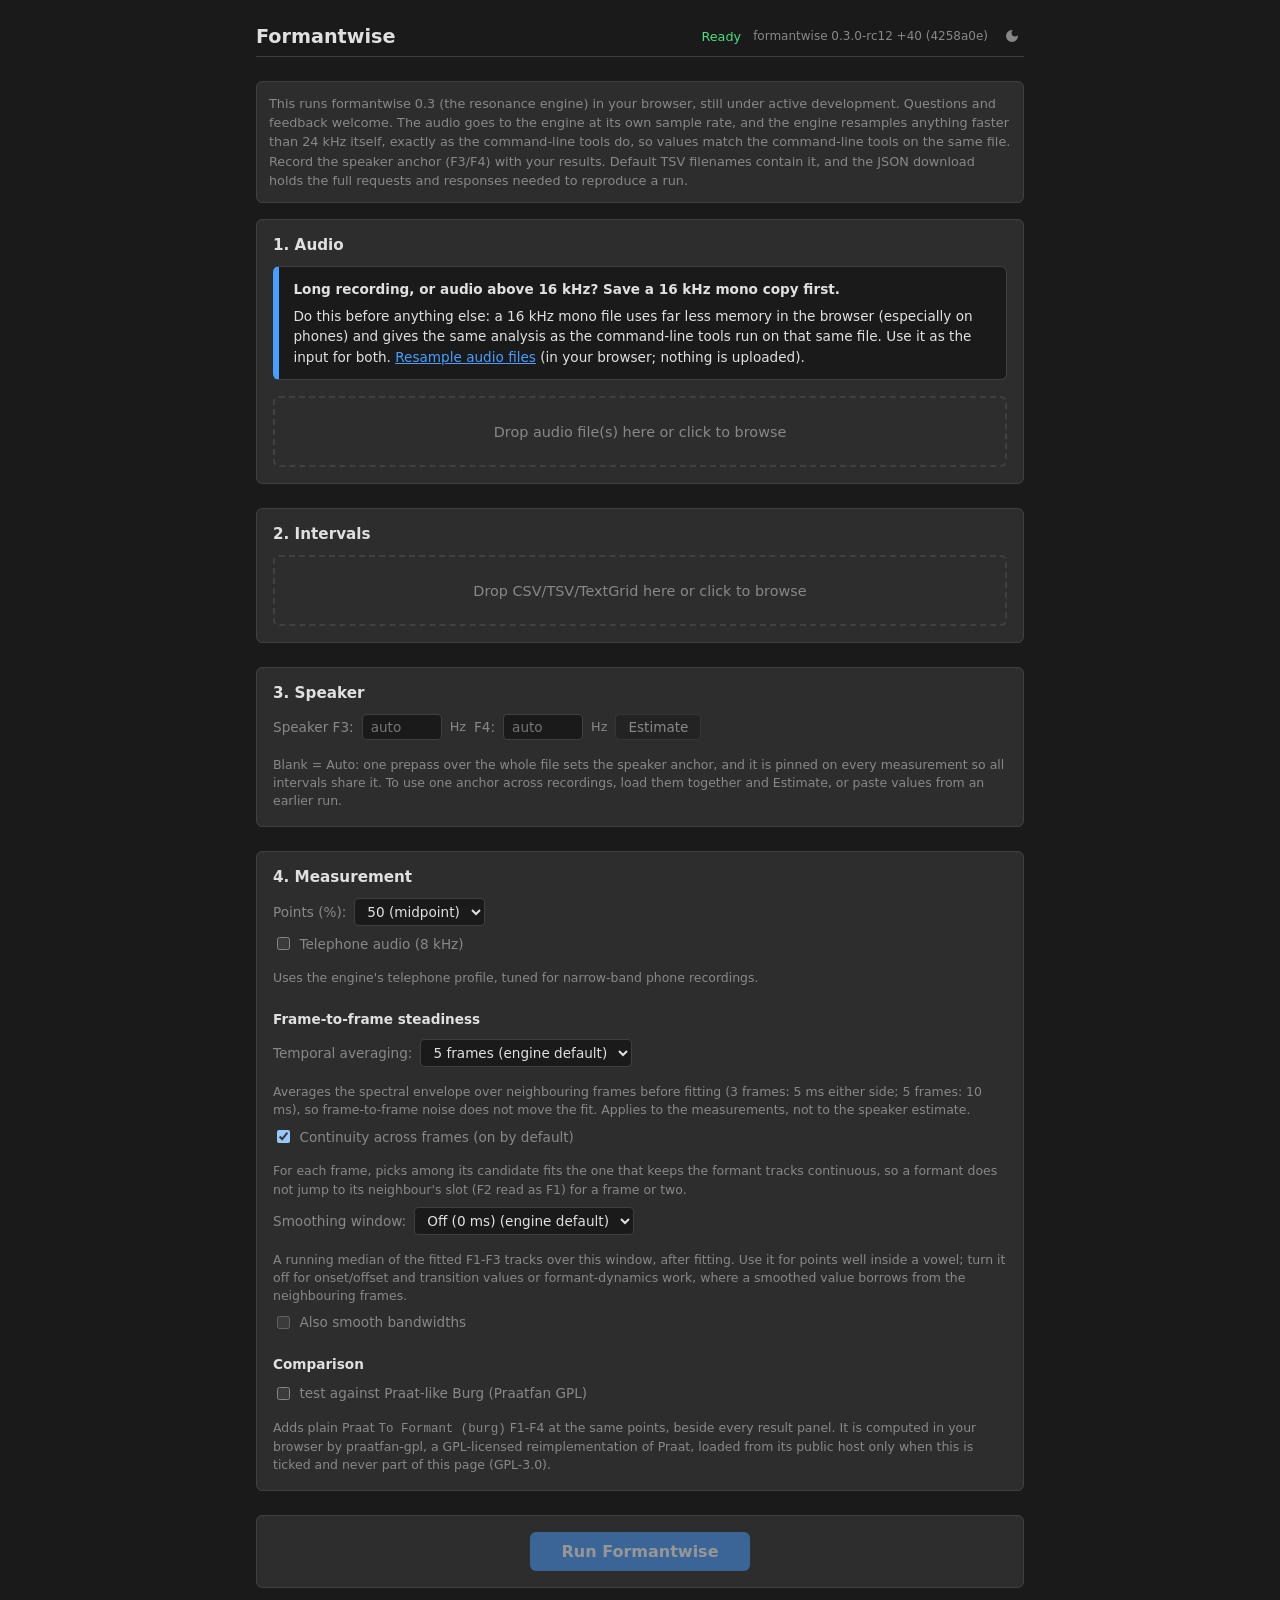
==== formantwise.html @ bdb97fdf "Formantwise in the browser: static site" ====
<!doctype html>
<html lang="en">
	<head>
		<meta charset="utf-8" />
		<link rel="icon" type="image/png" sizes="32x32" href="./favicon-32.png" />
		<link rel="icon" type="image/png" sizes="192x192" href="./icon-192.png" />
		<link rel="apple-touch-icon" sizes="180x180" href="./apple-touch-icon.png" />
		<meta name="viewport" content="width=device-width, initial-scale=1" />
		<meta name="description" content="Formantwise - vowel formant extraction in the browser" />
		<title>Formantwise</title>
		
		<link href="./_app/immutable/assets/0.Cd2JgyGn.css" rel="stylesheet">
		<link href="./_app/immutable/assets/5.Cb308Ji9.css" rel="stylesheet">
		<link rel="modulepreload" href="./_app/immutable/entry/start.CCqrCptj.js">
		<link rel="modulepreload" href="./_app/immutable/chunks/C4RNw20B.js">
		<link rel="modulepreload" href="./_app/immutable/chunks/BLyuGlow.js">
		<link rel="modulepreload" href="./_app/immutable/chunks/BgAEjSIJ.js">
		<link rel="modulepreload" href="./_app/immutable/chunks/HspyEoua.js">
		<link rel="modulepreload" href="./_app/immutable/entry/app.H3mDxldR.js">
		<link rel="modulepreload" href="./_app/immutable/chunks/C1FmrZbK.js">
		<link rel="modulepreload" href="./_app/immutable/chunks/BjXa02uA.js">
		<link rel="modulepreload" href="./_app/immutable/nodes/0.XLj_5q8X.js">
		<link rel="modulepreload" href="./_app/immutable/chunks/r9Va-2AS.js">
		<link rel="modulepreload" href="./_app/immutable/nodes/2.CNN6mpeF.js">
		<link rel="modulepreload" href="./_app/immutable/chunks/B86rPILd.js">
		<link rel="modulepreload" href="./_app/immutable/nodes/5.BBDZCrPc.js">
		<link rel="modulepreload" href="./_app/immutable/chunks/iRGrWUg8.js">
		<link rel="modulepreload" href="./_app/immutable/chunks/BpCoJ4RX.js">
		<link rel="modulepreload" href="./_app/immutable/chunks/BIl8GYHQ.js"><title>Formantwise - Vowel Formant Extraction</title><!-- HEAD_svelte-1i406wz_START --><!-- HEAD_svelte-1i406wz_END -->
	</head>
	<body data-sveltekit-preload-data="hover">
		<div style="display: contents">     <div class="page svelte-wryznd"><header class="page-header svelte-wryznd"><div class="header-left svelte-wryznd"> <h1 class="svelte-wryznd" data-svelte-h="svelte-egu84j">Formantwise</h1></div> <div class="header-right svelte-wryznd"><span class="status loading svelte-wryznd" data-svelte-h="svelte-1pmo9wb">Loading engine...</span> <button class="theme-btn svelte-wryznd" title="Toggle theme"><svg viewBox="0 0 24 24" fill="currentColor" width="16" height="16"><path d="M12 3a9 9 0 109 9c0-.46-.04-.92-.1-1.36a5.389 5.389 0 01-4.4 2.26 5.403 5.403 0 01-3.14-9.8c-.44-.06-.9-.1-1.36-.1z"></path></svg></button></div></header> <main class="content"><p class="disclaimer svelte-wryznd">This runs formantwise 0.3 (the resonance engine) in your browser, still under active development. Questions and feedback welcome. The audio goes to the engine at its own sample rate, and the engine resamples anything faster than 24 kHz itself, exactly as the command-line tools do, so values match the command-line tools on the same file. Record the speaker anchor (F3/F4) with your results. Default TSV filenames contain it, and the JSON download holds the full requests and responses needed to reproduce a run.</p>   <section class="section svelte-wryznd"><h2 class="svelte-wryznd" data-svelte-h="svelte-a7iem7">1. Audio</h2> <div class="recommend svelte-wryznd" role="note" data-svelte-h="svelte-1gho8e6"><p class="recommend-title svelte-wryznd">Long recording, or audio above 16 kHz? Save a 16 kHz mono copy first.</p> <p class="svelte-wryznd">Do this before anything else: a 16 kHz mono file uses far less memory in the browser
					(especially on phones) and gives the same analysis as the command-line tools run on that
					same file. Use it as the input for both.
					<a href="./resample" class="svelte-wryznd">Resample audio files</a> (in your browser; nothing is uploaded).</p></div>  <div class="drop-zone svelte-wryznd"><input type="file" accept=".wav,.flac,.mp3,.ogg" multiple id="audio-input" class="svelte-wryznd"> <label for="audio-input" class="drop-label svelte-wryznd" data-svelte-h="svelte-oqkydc">Drop audio file(s) here or click to browse</label></div>  </section>  <section class="section svelte-wryznd"><h2 class="svelte-wryznd" data-svelte-h="svelte-1e0blog">2. Intervals</h2>  <div class="drop-zone svelte-wryznd"><input type="file" accept=".csv,.tsv,.txt,.TextGrid" id="interval-input" class="svelte-wryznd"> <label for="interval-input" class="drop-label svelte-wryznd" data-svelte-h="svelte-1g37v4f">Drop CSV/TSV/TextGrid here or click to browse</label></div>  </section>  <section class="section svelte-wryznd"><h2 class="svelte-wryznd" data-svelte-h="svelte-1fkaa0u">3. Speaker</h2> <div class="params-grid svelte-wryznd"><div class="form-row svelte-wryznd"><label for="spk-f3" title="The speaker's F3, which scales every fit's priors and search boxes" class="svelte-wryznd" data-svelte-h="svelte-1icb6xp">Speaker F3:</label> <input id="spk-f3" type="number" placeholder="auto" class="num-input svelte-wryznd" value=""> <span class="unit svelte-wryznd" data-svelte-h="svelte-d0ejfh">Hz</span> <label for="spk-f4" title="The speaker's F4" class="svelte-wryznd" data-svelte-h="svelte-r3mr0o">F4:</label> <input id="spk-f4" type="number" placeholder="auto" class="num-input svelte-wryznd" value=""> <span class="unit svelte-wryznd" data-svelte-h="svelte-d0ejfh">Hz</span> <button class="estimate-btn svelte-wryznd" disabled>Estimate</button></div>    <p class="hint svelte-wryznd" data-svelte-h="svelte-10xjvwh">Blank = Auto: one prepass over the whole file sets the speaker anchor, and it is pinned on every measurement so all intervals share it. To use one anchor across recordings, load them together and Estimate, or paste values from an earlier run.</p></div></section>  <section class="section svelte-wryznd"><h2 class="svelte-wryznd" data-svelte-h="svelte-18hem8g">4. Measurement</h2> <div class="params-grid svelte-wryznd"><div class="form-row svelte-wryznd"><label for="points-preset" class="svelte-wryznd" data-svelte-h="svelte-y5f23s">Points (%):</label> <select id="points-preset" class="svelte-wryznd"><option value="50" data-svelte-h="svelte-s97lez">50 (midpoint)</option><option value="20,50,80" data-svelte-h="svelte-1qj85ng">20, 50, 80</option><option value="25,50,75" data-svelte-h="svelte-16naxsc">25, 50, 75</option><option value="custom" data-svelte-h="svelte-15u4c16">Custom</option></select> </div>  <div class="form-row svelte-wryznd"><label class="check svelte-wryznd" title="Uses the engine's telephone profile (+telephone.yaml)"><input type="checkbox">
						Telephone audio (8 kHz)</label></div> <p class="hint svelte-wryznd" data-svelte-h="svelte-6juvlu">Uses the engine&#39;s telephone profile, tuned for narrow-band phone recordings.</p>  <h3 class="subhead svelte-wryznd" data-svelte-h="svelte-1etqvyn">Frame-to-frame steadiness</h3> <p class="hint svelte-wryznd" data-svelte-h="svelte-2nsx6h">Reading the engine&#39;s defaults...</p> <div class="form-row svelte-wryznd"><label for="tavg-select" title="Engine key temporal_average (1, 3 or 5)" class="svelte-wryznd" data-svelte-h="svelte-1mg1x6g">Temporal averaging:</label> <select id="tavg-select" disabled class="svelte-wryznd"><option value="1">Off (single frame)</option><option value="3">3 frames</option><option value="5">5 frames</option></select></div> <p class="hint svelte-wryznd" data-svelte-h="svelte-13ch9s9">Averages the spectral envelope over neighbouring frames before fitting (3 frames: 5 ms either side; 5 frames: 10 ms), so frame-to-frame noise does not move the fit. Applies to the measurements, not to the speaker estimate.</p> <div class="form-row svelte-wryznd"><label class="check svelte-wryznd" title="Engine key viterbi_lambda (0 = off)"><input type="checkbox" disabled>
						Continuity across frames</label></div> <p class="hint svelte-wryznd" data-svelte-h="svelte-jwz6t3">For each frame, picks among its candidate fits the one that keeps the formant tracks continuous, so a formant does not jump to its neighbour&#39;s slot (F2 read as F1) for a frame or two.</p>  <div class="form-row svelte-wryznd"><label for="smooth-select" title="Engine key smooth_window_ms (0 = off)" class="svelte-wryznd" data-svelte-h="svelte-a8uor8">Smoothing window:</label> <select id="smooth-select" disabled class="svelte-wryznd"><option value="0">Off (0 ms)</option><option value="15">15 ms</option><option value="25">25 ms</option><option value="40">40 ms</option></select></div> <p class="hint svelte-wryznd">A running median of the fitted F1-F3 tracks over this window, after fitting. Use it for points well inside a vowel; turn it off for onset/offset and transition values or formant-dynamics work, where a smoothed value borrows from the neighbouring frames.</p> <div class="form-row svelte-wryznd"><label class="check svelte-wryznd" title="Adds B1_smooth-B3_smooth beside the raw bandwidths: the same window over each interval's dense track, bandwidths pinned at the engine's bound left out"><input type="checkbox" >
						Also smooth bandwidths</label></div>   <h3 class="subhead svelte-wryznd" data-svelte-h="svelte-9wmtt2">Comparison</h3> <div class="form-row svelte-wryznd"><label class="check svelte-wryznd"><input type="checkbox">
						test against Praat-like Burg (Praatfan GPL)</label></div> <p class="hint svelte-wryznd">Adds plain Praat <code class="svelte-wryznd" data-svelte-h="svelte-198w977">To Formant (burg)</code> F1-F4 at the same points, beside every result panel. It is computed in your browser by praatfan-gpl, a GPL-licensed reimplementation of Praat, loaded from its public host only when this is ticked and never part of this page (GPL-3.0).</p> </div></section>   <section class="section run-section svelte-wryznd"><button class="run-btn svelte-wryznd" disabled>Run Formantwise</button> </section>  </main> </div> 
			
			<script>
				{
					__sveltekit_ar6t8d = {
						base: location.protocol === "data:" ? "" : new URL(".", location.href).pathname.slice(0, -1)
					};

					const element = document.currentScript.parentElement;

					Promise.all([
						import("./_app/immutable/entry/start.CCqrCptj.js"),
						import("./_app/immutable/entry/app.H3mDxldR.js")
					]).then(([kit, app]) => {
						kit.start(app, element, {
							node_ids: [0, 2, 5],
							data: [null,null,null],
							form: null,
							error: null
						});
					});
				}
			</script>
		</div>
	</body>
</html>
---- _app/immutable/assets/0.Cd2JgyGn.css ----
*{box-sizing:border-box}:root{color-scheme:dark;--color-bg: #1a1a1a;--color-surface: #2d2d2d;--color-border: #404040;--color-text: #e0e0e0;--color-text-muted: #888;--color-primary: #4a9eff;--color-selection: rgba(74, 158, 255, .3);--color-cursor: #ff6b6b;--color-waveform: #4ade80;--color-pitch: #60a5fa;--color-formant: #f87171;--color-intensity: #fbbf24}:root.light{color-scheme:light;--color-bg: #ffffff;--color-surface: #f5f5f5;--color-border: #d0d0d0;--color-text: #1a1a1a;--color-text-muted: #666;--color-primary: #2563eb;--color-selection: rgba(37, 99, 235, .25);--color-cursor: #dc2626;--color-waveform: #16a34a;--color-pitch: #2563eb;--color-formant: #dc2626;--color-intensity: #d97706}html,body{margin:0;padding:0;height:100%;font-family:-apple-system,BlinkMacSystemFont,Segoe UI,Roboto,sans-serif;background:var(--color-bg);color:var(--color-text)}button{font-family:inherit;cursor:pointer}input,select,textarea{font-family:inherit;background:var(--color-surface);color:var(--color-text);border:1px solid var(--color-border);border-radius:4px;padding:.25rem .4rem}input:focus,select:focus,textarea:focus{outline:none;border-color:var(--color-primary)}option{background:var(--color-surface);color:var(--color-text)}
---- _app/immutable/assets/5.Cb308Ji9.css ----
.vp-frame.svelte-1wz9ojx.svelte-1wz9ojx{width:100%;border:1px solid var(--color-border);border-radius:4px;overflow:hidden}.vp-svg.svelte-1wz9ojx.svelte-1wz9ojx{display:block;width:100%;height:auto}g.svelte-1wz9ojx:hover>.vp-dot.svelte-1wz9ojx{stroke-width:2.5}.vowel-plot.svelte-1qd2bix.svelte-1qd2bix{margin-top:.5rem}.vp-controls.svelte-1qd2bix.svelte-1qd2bix{display:flex;flex-direction:column;gap:.5rem;margin-bottom:.6rem;font-size:.85rem}.vp-point.svelte-1qd2bix select.svelte-1qd2bix{margin-left:.3rem}.vp-labels.svelte-1qd2bix.svelte-1qd2bix{display:flex;flex-wrap:wrap;align-items:center;gap:.3rem .8rem}.vp-label.svelte-1qd2bix.svelte-1qd2bix{display:inline-flex;align-items:center;gap:.3rem;cursor:pointer;white-space:nowrap}.vp-label.disabled.svelte-1qd2bix.svelte-1qd2bix{color:var(--color-text-muted);cursor:default}.vp-n.svelte-1qd2bix.svelte-1qd2bix{color:var(--color-text-muted)}.vp-mini.svelte-1qd2bix.svelte-1qd2bix{font-size:.75rem;padding:2px 8px;border-radius:4px;cursor:pointer}.vp-pair.svelte-1qd2bix.svelte-1qd2bix{display:grid;grid-template-columns:1fr 1fr;gap:.6rem}@media (max-width: 640px){.vp-pair.svelte-1qd2bix.svelte-1qd2bix{grid-template-columns:1fr}}.vp-caption.svelte-1qd2bix.svelte-1qd2bix{font-size:.78rem;color:var(--color-text-muted);line-height:1.45;margin:.4rem 0 0}.vp-downloads.svelte-1qd2bix.svelte-1qd2bix{display:flex;gap:.5rem;margin-top:.6rem}.vp-btn.svelte-1qd2bix.svelte-1qd2bix{background:var(--color-surface);color:var(--color-text);border:1px solid var(--color-border);border-radius:4px;padding:6px 14px;font-size:.85rem;cursor:pointer}.vp-btn.svelte-1qd2bix.svelte-1qd2bix:hover{filter:brightness(1.1)}.page.svelte-wryznd.svelte-wryznd.svelte-wryznd{max-width:800px;margin:0 auto;padding:1rem;font-family:-apple-system,BlinkMacSystemFont,Segoe UI,system-ui,sans-serif}.page-header.svelte-wryznd.svelte-wryznd.svelte-wryznd{display:flex;align-items:center;justify-content:space-between;padding:.5rem 0;border-bottom:1px solid var(--color-border);margin-bottom:1.5rem}.header-left.svelte-wryznd.svelte-wryznd.svelte-wryznd{display:flex;align-items:center;gap:.5rem}.back-link.svelte-wryznd.svelte-wryznd.svelte-wryznd{color:var(--color-primary);text-decoration:none;font-size:.9rem}.back-link.svelte-wryznd.svelte-wryznd.svelte-wryznd:hover{text-decoration:underline}.header-sep.svelte-wryznd.svelte-wryznd.svelte-wryznd{color:var(--color-text-muted)}h1.svelte-wryznd.svelte-wryznd.svelte-wryznd{font-size:1.2rem;font-weight:600;margin:0}.header-right.svelte-wryznd.svelte-wryznd.svelte-wryznd{display:flex;align-items:center;gap:.75rem}.status.svelte-wryznd.svelte-wryznd.svelte-wryznd{font-size:.8rem}.status.loading.svelte-wryznd.svelte-wryznd.svelte-wryznd{color:var(--color-text-muted)}.status.ready.svelte-wryznd.svelte-wryznd.svelte-wryznd{color:#4ade80}.pair.svelte-wryznd.svelte-wryznd.svelte-wryznd{display:grid;grid-template-columns:1fr 1fr;gap:1rem}.pair-title.svelte-wryznd.svelte-wryznd.svelte-wryznd{font-size:.95rem;margin:.5rem 0 .3rem}.burg-title.svelte-wryznd.svelte-wryznd.svelte-wryznd,.burg-stats.svelte-wryznd.svelte-wryznd.svelte-wryznd,.burg-table.svelte-wryznd td.svelte-wryznd.svelte-wryznd{color:var(--color-text-muted)}.burg-table.svelte-wryznd td.na.svelte-wryznd.svelte-wryznd{font-style:italic}.burg-na.svelte-wryznd.svelte-wryznd.svelte-wryznd{margin-top:.4rem}.ceiling-input.svelte-wryznd.svelte-wryznd.svelte-wryznd{width:7em}@media (max-width: 640px){.pair.svelte-wryznd.svelte-wryznd.svelte-wryznd{grid-template-columns:1fr}}.version-note.svelte-wryznd.svelte-wryznd.svelte-wryznd{margin:.75rem 0;padding:.6rem .8rem;border-left:3px solid #4ade80;background:var(--color-surface, rgba(127, 127, 127, .08));font-size:.85rem}.version-note.svelte-wryznd p.svelte-wryznd.svelte-wryznd{margin:.2rem 0}.version-line.svelte-wryznd.svelte-wryznd.svelte-wryznd{display:flex;flex-wrap:wrap;align-items:center;gap:.5rem}.version-id.svelte-wryznd.svelte-wryznd.svelte-wryznd{-webkit-user-select:all;user-select:all;overflow-wrap:anywhere}.copy-btn.svelte-wryznd.svelte-wryznd.svelte-wryznd{font-size:.75rem;padding:.1rem .5rem;cursor:pointer}.engine-version.svelte-wryznd.svelte-wryznd.svelte-wryznd{font-size:.75rem;color:var(--color-text-muted);font-variant-numeric:tabular-nums}.theme-btn.svelte-wryznd.svelte-wryznd.svelte-wryznd{background:none;border:none;color:var(--color-text-muted);cursor:pointer;padding:4px;display:flex;align-items:center}.theme-btn.svelte-wryznd.svelte-wryznd.svelte-wryznd:hover{color:var(--color-text)}.section.svelte-wryznd.svelte-wryznd.svelte-wryznd{margin-bottom:1.5rem;padding:1rem;background:var(--color-surface);border:1px solid var(--color-border);border-radius:6px}h2.svelte-wryznd.svelte-wryznd.svelte-wryznd{font-size:.95rem;font-weight:600;margin:0 0 .75rem}h3.svelte-wryznd.svelte-wryznd.svelte-wryznd{font-size:.85rem;font-weight:600;margin:.75rem 0 .5rem}.drop-zone.svelte-wryznd.svelte-wryznd.svelte-wryznd{border:2px dashed var(--color-border);border-radius:6px;padding:1.5rem;text-align:center;position:relative}.drop-zone.svelte-wryznd.svelte-wryznd.svelte-wryznd:hover{border-color:var(--color-primary)}.drop-zone.svelte-wryznd input[type=file].svelte-wryznd.svelte-wryznd{position:absolute;top:0;right:0;bottom:0;left:0;opacity:0;cursor:pointer}.drop-label.svelte-wryznd.svelte-wryznd.svelte-wryznd{color:var(--color-text-muted);font-size:.9rem;cursor:pointer}.file-info.svelte-wryznd.svelte-wryznd.svelte-wryznd{margin:.5rem 0 0;font-size:.85rem;color:var(--color-text)}.file-list.svelte-wryznd.svelte-wryznd.svelte-wryznd{margin-top:.5rem;display:flex;flex-direction:column;gap:.25rem}.file-radio.svelte-wryznd.svelte-wryznd.svelte-wryznd{display:flex;align-items:center;gap:.4rem;font-size:.85rem;cursor:pointer}.file-radio.svelte-wryznd span.svelte-wryznd.svelte-wryznd{color:var(--color-text-muted)}.file-radio.svelte-wryznd span.active.svelte-wryznd.svelte-wryznd{color:var(--color-text);font-weight:500}.error.svelte-wryznd.svelte-wryznd.svelte-wryznd{color:#f87171;font-size:.85rem;margin:.5rem 0 0}.textgrid-options.svelte-wryznd.svelte-wryznd.svelte-wryznd{margin-top:.75rem;display:flex;flex-direction:column;gap:.5rem}.form-row.svelte-wryznd.svelte-wryznd.svelte-wryznd{display:flex;align-items:center;gap:.5rem;flex-wrap:wrap}.form-row.svelte-wryznd label.svelte-wryznd.svelte-wryznd{font-size:.85rem;color:var(--color-text-muted);white-space:nowrap}select.svelte-wryznd.svelte-wryznd.svelte-wryznd,.regex-input.svelte-wryznd.svelte-wryznd.svelte-wryznd,.num-input.svelte-wryznd.svelte-wryznd.svelte-wryznd{background:var(--color-bg);color:var(--color-text);border:1px solid var(--color-border);border-radius:4px;padding:4px 8px;font-size:.85rem;font-family:inherit}.num-input.svelte-wryznd.svelte-wryznd.svelte-wryznd{width:80px}.regex-input.svelte-wryznd.svelte-wryznd.svelte-wryznd{flex:1;min-width:120px;font-family:monospace}.regex-input.readonly.svelte-wryznd.svelte-wryznd.svelte-wryznd{opacity:.7}.unit.svelte-wryznd.svelte-wryznd.svelte-wryznd{font-size:.8rem;color:var(--color-text-muted)}.match-count.svelte-wryznd.svelte-wryznd.svelte-wryznd{margin:0;font-size:.85rem;color:var(--color-primary);font-weight:500}.params-grid.svelte-wryznd.svelte-wryznd.svelte-wryznd{display:flex;flex-direction:column;gap:.5rem}.estimate-btn.svelte-wryznd.svelte-wryznd.svelte-wryznd{background:var(--color-bg);color:var(--color-text);border:1px solid var(--color-border);border-radius:4px;padding:4px 12px;font-size:.85rem;cursor:pointer}.estimate-btn.svelte-wryznd.svelte-wryznd.svelte-wryznd:hover:not(:disabled){border-color:var(--color-primary)}.estimate-btn.svelte-wryznd.svelte-wryznd.svelte-wryznd:disabled{opacity:.5;cursor:default}.run-section.svelte-wryznd.svelte-wryznd.svelte-wryznd{text-align:center}.run-btn.svelte-wryznd.svelte-wryznd.svelte-wryznd{background:var(--color-primary);color:#fff;border:none;border-radius:6px;padding:10px 32px;font-size:1rem;font-weight:600;cursor:pointer}.run-btn.svelte-wryznd.svelte-wryznd.svelte-wryznd:hover:not(:disabled){filter:brightness(1.1)}.run-btn.svelte-wryznd.svelte-wryznd.svelte-wryznd:disabled{opacity:.5;cursor:default}.progress-bar.svelte-wryznd.svelte-wryznd.svelte-wryznd{height:6px;background:var(--color-border);border-radius:3px;margin-top:.75rem;overflow:hidden}.progress-fill.svelte-wryznd.svelte-wryznd.svelte-wryznd{height:100%;background:var(--color-primary);transition:width .1s ease}.progress-label.svelte-wryznd.svelte-wryznd.svelte-wryznd{font-size:.8rem;color:var(--color-text-muted);margin-top:.25rem}.results-section.svelte-wryznd h2.svelte-wryznd.svelte-wryznd{margin-bottom:.5rem}.result-stats.svelte-wryznd.svelte-wryznd.svelte-wryznd{font-size:.85rem;line-height:1.6}.result-stats.svelte-wryznd p.svelte-wryznd.svelte-wryznd{margin:0}.elapsed.svelte-wryznd.svelte-wryznd.svelte-wryznd{color:var(--color-text-muted)}.download-buttons.svelte-wryznd.svelte-wryznd.svelte-wryznd{display:flex;gap:.5rem;margin-top:.75rem}.download-btn.svelte-wryznd.svelte-wryznd.svelte-wryznd{background:var(--color-primary);color:#fff;border:none;border-radius:4px;padding:8px 20px;font-size:.9rem;cursor:pointer}.download-btn.secondary.svelte-wryznd.svelte-wryznd.svelte-wryznd{background:var(--color-surface);color:var(--color-text);border:1px solid var(--color-border)}.download-btn.svelte-wryznd.svelte-wryznd.svelte-wryznd:hover{filter:brightness(1.1)}.disclaimer.svelte-wryznd.svelte-wryznd.svelte-wryznd{font-size:.8rem;color:var(--color-text-muted);line-height:1.5;margin-bottom:1rem;padding:.75rem;background:var(--color-surface);border:1px solid var(--color-border);border-radius:6px}.recommend.svelte-wryznd.svelte-wryznd.svelte-wryznd{font-size:.85rem;line-height:1.5;margin:0 0 1rem;padding:.75rem .9rem;border:1px solid var(--color-border);border-left:6px solid var(--color-primary);border-radius:6px;background:var(--color-bg)}.recommend.svelte-wryznd p.svelte-wryznd.svelte-wryznd{margin:0}.recommend.svelte-wryznd p.svelte-wryznd+p.svelte-wryznd{margin-top:.4rem}.recommend-title.svelte-wryznd.svelte-wryznd.svelte-wryznd{font-weight:600}.recommend.svelte-wryznd a.svelte-wryznd.svelte-wryznd{color:var(--color-primary)}.memory-hint.svelte-wryznd.svelte-wryznd.svelte-wryznd{margin:.75rem 0 0}.error-section.svelte-wryznd.svelte-wryznd.svelte-wryznd{display:flex;align-items:center;gap:.75rem}.dismiss-btn.svelte-wryznd.svelte-wryznd.svelte-wryznd{background:none;border:1px solid var(--color-border);color:var(--color-text-muted);border-radius:4px;padding:4px 12px;font-size:.8rem;cursor:pointer}.hint.svelte-wryznd.svelte-wryznd.svelte-wryznd{font-size:.78rem;color:var(--color-text-muted);line-height:1.45;margin:.5rem 0 0}.preview.svelte-wryznd.svelte-wryznd.svelte-wryznd{margin-top:1rem}.table-wrap.svelte-wryznd.svelte-wryznd.svelte-wryznd{overflow-x:auto;border:1px solid var(--color-border);border-radius:4px}table.svelte-wryznd.svelte-wryznd.svelte-wryznd{border-collapse:collapse;font-size:.8rem;white-space:nowrap;width:100%}th.svelte-wryznd.svelte-wryznd.svelte-wryznd,td.svelte-wryznd.svelte-wryznd.svelte-wryznd{padding:4px 8px;border-bottom:1px solid var(--color-border);text-align:left}th.svelte-wryznd.svelte-wryznd.svelte-wryznd{background:var(--color-bg);font-weight:600;position:sticky;top:0}tbody.svelte-wryznd tr.svelte-wryznd.svelte-wryznd:hover{background:var(--color-bg)}.check.svelte-wryznd.svelte-wryznd.svelte-wryznd{display:flex;align-items:center;gap:.4rem;cursor:pointer}.hint.svelte-wryznd code.svelte-wryznd.svelte-wryznd{word-break:break-all}.subhead.svelte-wryznd.svelte-wryznd.svelte-wryznd{font-size:.85rem;font-weight:600;margin:1rem 0 .25rem}.link-btn.svelte-wryznd.svelte-wryznd.svelte-wryznd{background:none;border:none;padding:0;font:inherit;color:var(--color-primary);text-decoration:underline;cursor:pointer}.atbox-banner.svelte-wryznd.svelte-wryznd.svelte-wryznd{--atbox-bg:#fde8e8;--atbox-fg:#7f1d1d;--atbox-accent:#dc2626;background:var(--atbox-bg);color:var(--atbox-fg);border:3px solid var(--atbox-accent);border-left-width:10px;border-radius:6px;padding:1rem 1.1rem;margin:0 0 1rem;font-size:.88rem;line-height:1.5;box-shadow:0 0 0 3px #dc262640}html:not(.light) .atbox-banner.svelte-wryznd.svelte-wryznd.svelte-wryznd{--atbox-bg:#450a0a;--atbox-fg:#fee2e2;--atbox-accent:#f87171}.atbox-banner.svelte-wryznd p.svelte-wryznd.svelte-wryznd{margin:.5rem 0 0}.atbox-banner.svelte-wryznd code.svelte-wryznd.svelte-wryznd{font-size:.82rem}.atbox-head.svelte-wryznd.svelte-wryznd.svelte-wryznd{display:flex;align-items:center;gap:.75rem}.atbox-icon.svelte-wryznd.svelte-wryznd.svelte-wryznd{color:var(--atbox-accent);flex:none}.atbox-banner.svelte-wryznd .atbox-title.svelte-wryznd.svelte-wryznd{margin:0;font-size:1.05rem;font-weight:800}.atbox-banner.svelte-wryznd .atbox-sub.svelte-wryznd.svelte-wryznd{margin:.15rem 0 0;font-weight:700;text-transform:uppercase;letter-spacing:.03em;font-size:.8rem}.atbox-counts.svelte-wryznd.svelte-wryznd.svelte-wryznd{margin:.6rem 0 0;padding-left:1.2rem;font-weight:700;font-variant-numeric:tabular-nums}.atbox-counts.svelte-wryznd li.zero.svelte-wryznd.svelte-wryznd{font-weight:400;opacity:.7}.atbox-ack.svelte-wryznd.svelte-wryznd.svelte-wryznd{margin-top:.8rem;background:var(--atbox-accent);color:#fff;border:none;border-radius:4px;padding:8px 16px;font-size:.88rem;font-weight:700;cursor:pointer}.atbox-ack.svelte-wryznd.svelte-wryznd.svelte-wryznd:hover{filter:brightness(1.1)}.atbox-strip.svelte-wryznd.svelte-wryznd.svelte-wryznd{display:flex;align-items:center;gap:.6rem;background:#fde8e8;color:#7f1d1d;border:2px solid #dc2626;border-left-width:8px;border-radius:6px;padding:.5rem .75rem;margin:0 0 1rem;font-size:.85rem}html:not(.light) .atbox-strip.svelte-wryznd.svelte-wryznd.svelte-wryznd{background:#450a0a;color:#fee2e2;border-color:#f87171}.atbox-strip-icon.svelte-wryznd.svelte-wryznd.svelte-wryznd{font-size:1.3rem;color:#dc2626}.atbox-more.svelte-wryznd.svelte-wryznd.svelte-wryznd{margin-left:auto;background:none;border:1px solid currentColor;color:inherit;border-radius:4px;padding:2px 10px;font-size:.8rem;cursor:pointer}td.atbox-cell.svelte-wryznd.svelte-wryznd.svelte-wryznd,.atbox-cell-sample.svelte-wryznd.svelte-wryznd.svelte-wryznd{background:#dc2626;color:#fff;font-weight:700}.atbox-cell-sample.svelte-wryznd.svelte-wryznd.svelte-wryznd{padding:0 4px;border-radius:3px}.atbox-tag.svelte-wryznd.svelte-wryznd.svelte-wryznd{font-size:.7rem;text-transform:uppercase;opacity:.9}
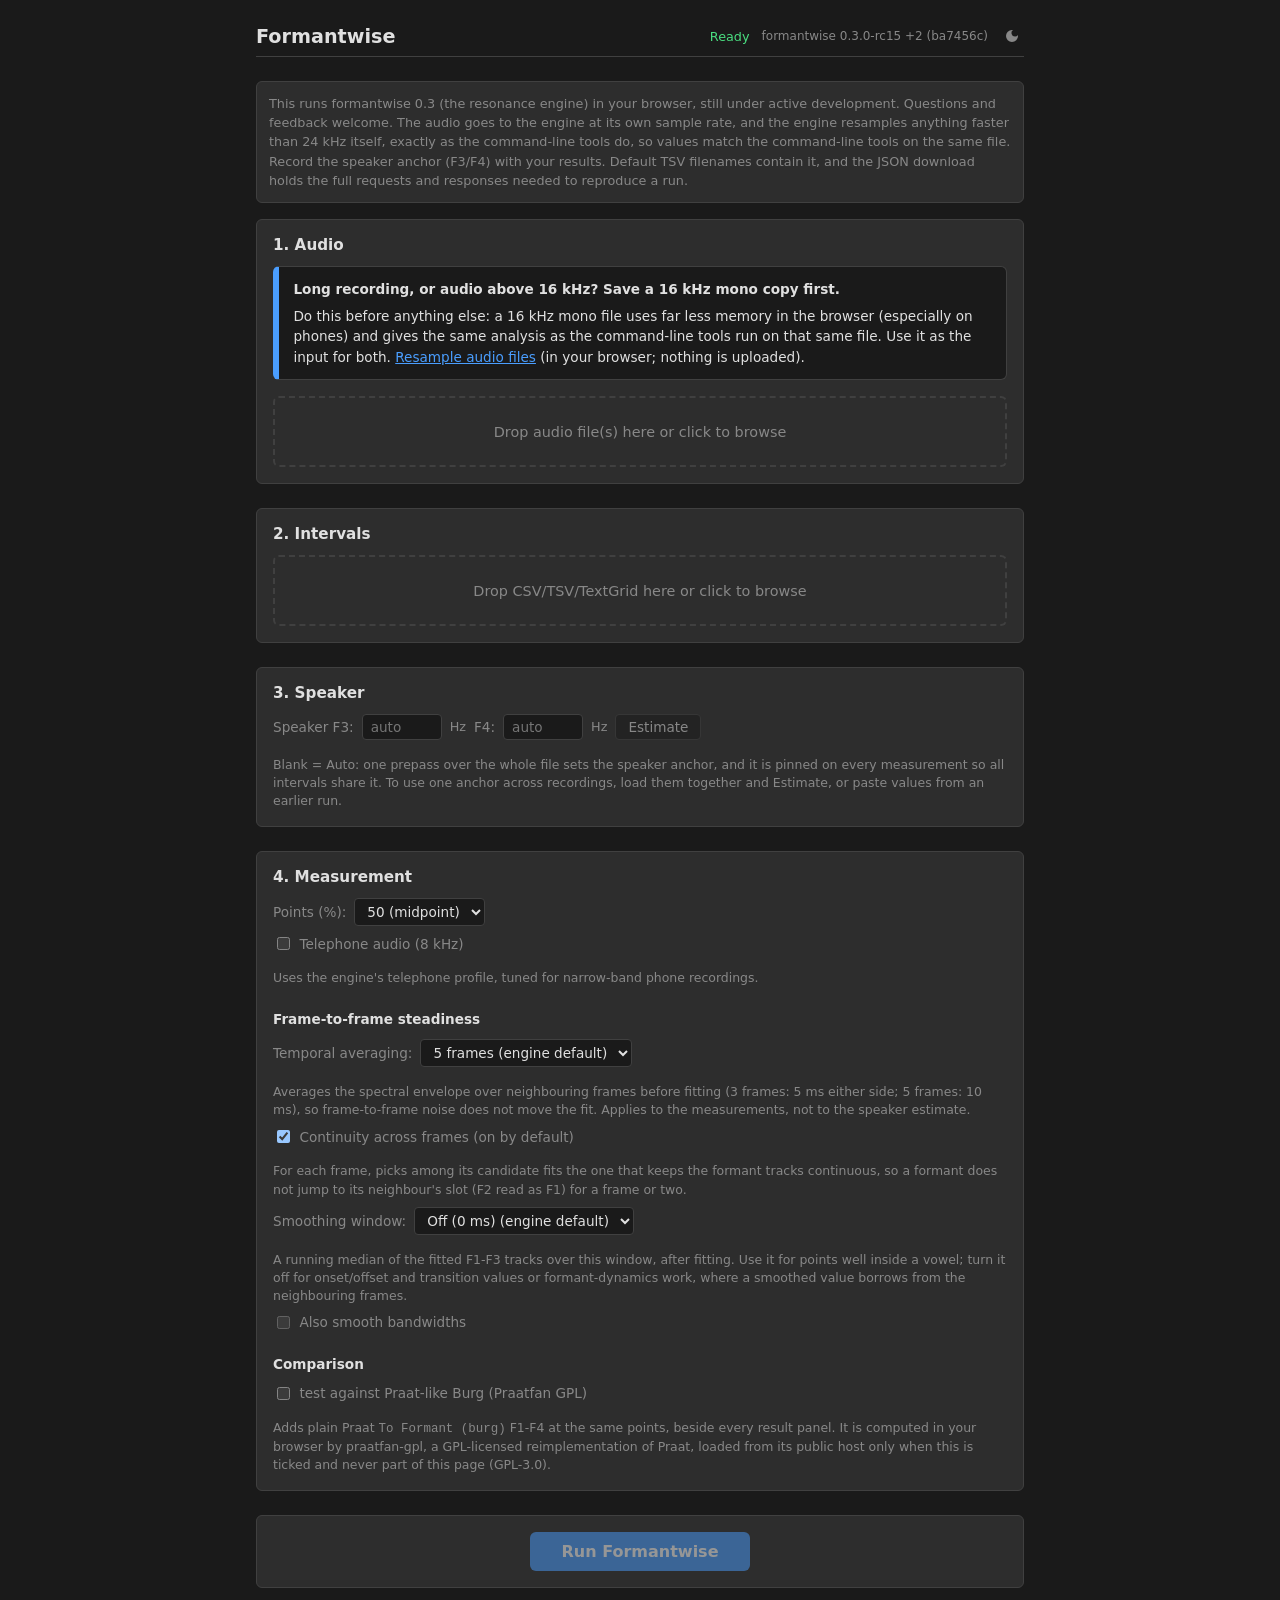
==== commit a7f74f1a: "Engine 0.3.0-rc16, praatfan 0.1.17 (long recordings), long-recording guidance" ====
--- a/formantwise.html
+++ b/formantwise.html
@@ -10,23 +10,23 @@
 		<title>Formantwise</title>
 		
 		<link href="./_app/immutable/assets/0.Cd2JgyGn.css" rel="stylesheet">
-		<link href="./_app/immutable/assets/5.Cb308Ji9.css" rel="stylesheet">
-		<link rel="modulepreload" href="./_app/immutable/entry/start.CCqrCptj.js">
-		<link rel="modulepreload" href="./_app/immutable/chunks/C4RNw20B.js">
-		<link rel="modulepreload" href="./_app/immutable/chunks/BLyuGlow.js">
-		<link rel="modulepreload" href="./_app/immutable/chunks/BgAEjSIJ.js">
-		<link rel="modulepreload" href="./_app/immutable/chunks/HspyEoua.js">
-		<link rel="modulepreload" href="./_app/immutable/entry/app.H3mDxldR.js">
+		<link href="./_app/immutable/assets/5.CSBCaCYj.css" rel="stylesheet">
+		<link rel="modulepreload" href="./_app/immutable/entry/start.DSqgFA-A.js">
+		<link rel="modulepreload" href="./_app/immutable/chunks/CtJIVcbz.js">
+		<link rel="modulepreload" href="./_app/immutable/chunks/Cq8vSiRe.js">
+		<link rel="modulepreload" href="./_app/immutable/chunks/CO9ziMe3.js">
+		<link rel="modulepreload" href="./_app/immutable/chunks/Dh_nFDMP.js">
+		<link rel="modulepreload" href="./_app/immutable/entry/app.CrcAJDzx.js">
 		<link rel="modulepreload" href="./_app/immutable/chunks/C1FmrZbK.js">
-		<link rel="modulepreload" href="./_app/immutable/chunks/BjXa02uA.js">
-		<link rel="modulepreload" href="./_app/immutable/nodes/0.XLj_5q8X.js">
-		<link rel="modulepreload" href="./_app/immutable/chunks/r9Va-2AS.js">
-		<link rel="modulepreload" href="./_app/immutable/nodes/2.CNN6mpeF.js">
-		<link rel="modulepreload" href="./_app/immutable/chunks/B86rPILd.js">
-		<link rel="modulepreload" href="./_app/immutable/nodes/5.BBDZCrPc.js">
-		<link rel="modulepreload" href="./_app/immutable/chunks/iRGrWUg8.js">
-		<link rel="modulepreload" href="./_app/immutable/chunks/BpCoJ4RX.js">
-		<link rel="modulepreload" href="./_app/immutable/chunks/BIl8GYHQ.js"><title>Formantwise - Vowel Formant Extraction</title><!-- HEAD_svelte-1i406wz_START --><!-- HEAD_svelte-1i406wz_END -->
+		<link rel="modulepreload" href="./_app/immutable/chunks/CV9ZDthy.js">
+		<link rel="modulepreload" href="./_app/immutable/nodes/0.nas5zmvl.js">
+		<link rel="modulepreload" href="./_app/immutable/chunks/xMOjxgW7.js">
+		<link rel="modulepreload" href="./_app/immutable/nodes/2.BvBYnXrd.js">
+		<link rel="modulepreload" href="./_app/immutable/chunks/8HgxdsNw.js">
+		<link rel="modulepreload" href="./_app/immutable/nodes/5.COV66oII.js">
+		<link rel="modulepreload" href="./_app/immutable/chunks/DAECY2oT.js">
+		<link rel="modulepreload" href="./_app/immutable/chunks/C6HdRvh3.js">
+		<link rel="modulepreload" href="./_app/immutable/chunks/DsAujsvO.js"><title>Formantwise - Vowel Formant Extraction</title><!-- HEAD_svelte-1i406wz_START --><!-- HEAD_svelte-1i406wz_END -->
 	</head>
 	<body data-sveltekit-preload-data="hover">
 		<div style="display: contents">     <div class="page svelte-wryznd"><header class="page-header svelte-wryznd"><div class="header-left svelte-wryznd"> <h1 class="svelte-wryznd" data-svelte-h="svelte-egu84j">Formantwise</h1></div> <div class="header-right svelte-wryznd"><span class="status loading svelte-wryznd" data-svelte-h="svelte-1pmo9wb">Loading engine...</span> <button class="theme-btn svelte-wryznd" title="Toggle theme"><svg viewBox="0 0 24 24" fill="currentColor" width="16" height="16"><path d="M12 3a9 9 0 109 9c0-.46-.04-.92-.1-1.36a5.389 5.389 0 01-4.4 2.26 5.403 5.403 0 01-3.14-9.8c-.44-.06-.9-.1-1.36-.1z"></path></svg></button></div></header> <main class="content"><p class="disclaimer svelte-wryznd">This runs formantwise 0.3 (the resonance engine) in your browser, still under active development. Questions and feedback welcome. The audio goes to the engine at its own sample rate, and the engine resamples anything faster than 24 kHz itself, exactly as the command-line tools do, so values match the command-line tools on the same file. Record the speaker anchor (F3/F4) with your results. Default TSV filenames contain it, and the JSON download holds the full requests and responses needed to reproduce a run.</p>   <section class="section svelte-wryznd"><h2 class="svelte-wryznd" data-svelte-h="svelte-a7iem7">1. Audio</h2> <div class="recommend svelte-wryznd" role="note" data-svelte-h="svelte-1gho8e6"><p class="recommend-title svelte-wryznd">Long recording, or audio above 16 kHz? Save a 16 kHz mono copy first.</p> <p class="svelte-wryznd">Do this before anything else: a 16 kHz mono file uses far less memory in the browser
@@ -40,15 +40,15 @@
 			
 			<script>
 				{
-					__sveltekit_ar6t8d = {
+					__sveltekit_15zteoi = {
 						base: location.protocol === "data:" ? "" : new URL(".", location.href).pathname.slice(0, -1)
 					};
 
 					const element = document.currentScript.parentElement;
 
 					Promise.all([
-						import("./_app/immutable/entry/start.CCqrCptj.js"),
-						import("./_app/immutable/entry/app.H3mDxldR.js")
+						import("./_app/immutable/entry/start.DSqgFA-A.js"),
+						import("./_app/immutable/entry/app.CrcAJDzx.js")
 					]).then(([kit, app]) => {
 						kit.start(app, element, {
 							node_ids: [0, 2, 5],
--- a/_app/immutable/assets/5.CSBCaCYj.css
+++ b/_app/immutable/assets/5.CSBCaCYj.css
@@ -0,0 +1 @@
+.vp-frame.svelte-1wz9ojx.svelte-1wz9ojx{width:100%;border:1px solid var(--color-border);border-radius:4px;overflow:hidden}.vp-svg.svelte-1wz9ojx.svelte-1wz9ojx{display:block;width:100%;height:auto}g.svelte-1wz9ojx:hover>.vp-dot.svelte-1wz9ojx{stroke-width:2.5}.vowel-plot.svelte-1qd2bix.svelte-1qd2bix{margin-top:.5rem}.vp-controls.svelte-1qd2bix.svelte-1qd2bix{display:flex;flex-direction:column;gap:.5rem;margin-bottom:.6rem;font-size:.85rem}.vp-point.svelte-1qd2bix select.svelte-1qd2bix{margin-left:.3rem}.vp-labels.svelte-1qd2bix.svelte-1qd2bix{display:flex;flex-wrap:wrap;align-items:center;gap:.3rem .8rem}.vp-label.svelte-1qd2bix.svelte-1qd2bix{display:inline-flex;align-items:center;gap:.3rem;cursor:pointer;white-space:nowrap}.vp-label.disabled.svelte-1qd2bix.svelte-1qd2bix{color:var(--color-text-muted);cursor:default}.vp-n.svelte-1qd2bix.svelte-1qd2bix{color:var(--color-text-muted)}.vp-mini.svelte-1qd2bix.svelte-1qd2bix{font-size:.75rem;padding:2px 8px;border-radius:4px;cursor:pointer}.vp-pair.svelte-1qd2bix.svelte-1qd2bix{display:grid;grid-template-columns:1fr 1fr;gap:.6rem}@media (max-width: 640px){.vp-pair.svelte-1qd2bix.svelte-1qd2bix{grid-template-columns:1fr}}.vp-caption.svelte-1qd2bix.svelte-1qd2bix{font-size:.78rem;color:var(--color-text-muted);line-height:1.45;margin:.4rem 0 0}.vp-downloads.svelte-1qd2bix.svelte-1qd2bix{display:flex;gap:.5rem;margin-top:.6rem}.vp-btn.svelte-1qd2bix.svelte-1qd2bix{background:var(--color-surface);color:var(--color-text);border:1px solid var(--color-border);border-radius:4px;padding:6px 14px;font-size:.85rem;cursor:pointer}.vp-btn.svelte-1qd2bix.svelte-1qd2bix:hover{filter:brightness(1.1)}.self-class.svelte-1j8zxsz.svelte-1j8zxsz{margin-top:1rem}h3.svelte-1j8zxsz.svelte-1j8zxsz{font-size:.85rem;font-weight:600;margin:.75rem 0 .5rem}h4.svelte-1j8zxsz.svelte-1j8zxsz{font-size:.8rem;font-weight:600;margin:.75rem 0 .35rem}.hint.selection.svelte-1j8zxsz.svelte-1j8zxsz{color:var(--color-text)}.hint.svelte-1j8zxsz.svelte-1j8zxsz{font-size:.78rem;color:var(--color-text-muted);line-height:1.45;margin:.5rem 0}.table-wrap.svelte-1j8zxsz.svelte-1j8zxsz{overflow-x:auto;border:1px solid var(--color-border);border-radius:4px}table.svelte-1j8zxsz.svelte-1j8zxsz{border-collapse:collapse;font-size:.8rem;white-space:nowrap;width:100%}th.svelte-1j8zxsz.svelte-1j8zxsz,td.svelte-1j8zxsz.svelte-1j8zxsz{padding:4px 8px;border-bottom:1px solid var(--color-border);text-align:left}th.svelte-1j8zxsz.svelte-1j8zxsz{background:var(--color-bg);font-weight:600}.confusion.svelte-1j8zxsz td.svelte-1j8zxsz,.confusion.svelte-1j8zxsz th.svelte-1j8zxsz:not(:first-child){text-align:right}.confusion.svelte-1j8zxsz td.diag.svelte-1j8zxsz{font-weight:600}.confusion.svelte-1j8zxsz td.zero.svelte-1j8zxsz{color:var(--color-text-muted)}.params.svelte-1j8zxsz.svelte-1j8zxsz{display:flex;flex-wrap:wrap;gap:.4rem 1.2rem;font-size:.8rem;margin:.25rem 0 .5rem}.params.svelte-1j8zxsz label.svelte-1j8zxsz{display:flex;align-items:center;gap:.3rem}.num.svelte-1j8zxsz.svelte-1j8zxsz{width:4.5em}details.svelte-1j8zxsz.svelte-1j8zxsz{margin-top:.75rem;font-size:.8rem}summary.svelte-1j8zxsz.svelte-1j8zxsz{cursor:pointer}.page.svelte-wryznd.svelte-wryznd.svelte-wryznd{max-width:800px;margin:0 auto;padding:1rem;font-family:-apple-system,BlinkMacSystemFont,Segoe UI,system-ui,sans-serif}.page-header.svelte-wryznd.svelte-wryznd.svelte-wryznd{display:flex;align-items:center;justify-content:space-between;padding:.5rem 0;border-bottom:1px solid var(--color-border);margin-bottom:1.5rem}.header-left.svelte-wryznd.svelte-wryznd.svelte-wryznd{display:flex;align-items:center;gap:.5rem}.back-link.svelte-wryznd.svelte-wryznd.svelte-wryznd{color:var(--color-primary);text-decoration:none;font-size:.9rem}.back-link.svelte-wryznd.svelte-wryznd.svelte-wryznd:hover{text-decoration:underline}.header-sep.svelte-wryznd.svelte-wryznd.svelte-wryznd{color:var(--color-text-muted)}h1.svelte-wryznd.svelte-wryznd.svelte-wryznd{font-size:1.2rem;font-weight:600;margin:0}.header-right.svelte-wryznd.svelte-wryznd.svelte-wryznd{display:flex;align-items:center;gap:.75rem}.status.svelte-wryznd.svelte-wryznd.svelte-wryznd{font-size:.8rem}.status.loading.svelte-wryznd.svelte-wryznd.svelte-wryznd{color:var(--color-text-muted)}.status.ready.svelte-wryznd.svelte-wryznd.svelte-wryznd{color:#4ade80}.pair.svelte-wryznd.svelte-wryznd.svelte-wryznd{display:grid;grid-template-columns:1fr 1fr;gap:1rem}.pair-title.svelte-wryznd.svelte-wryznd.svelte-wryznd{font-size:.95rem;margin:.5rem 0 .3rem}.burg-title.svelte-wryznd.svelte-wryznd.svelte-wryznd,.burg-stats.svelte-wryznd.svelte-wryznd.svelte-wryznd,.burg-table.svelte-wryznd td.svelte-wryznd.svelte-wryznd{color:var(--color-text-muted)}.burg-table.svelte-wryznd td.na.svelte-wryznd.svelte-wryznd{font-style:italic}.burg-na.svelte-wryznd.svelte-wryznd.svelte-wryznd{margin-top:.4rem}.ceiling-input.svelte-wryznd.svelte-wryznd.svelte-wryznd{width:7em}@media (max-width: 640px){.pair.svelte-wryznd.svelte-wryznd.svelte-wryznd{grid-template-columns:1fr}}.version-note.svelte-wryznd.svelte-wryznd.svelte-wryznd{margin:.75rem 0;padding:.6rem .8rem;border-left:3px solid #4ade80;background:var(--color-surface, rgba(127, 127, 127, .08));font-size:.85rem}.version-note.svelte-wryznd p.svelte-wryznd.svelte-wryznd{margin:.2rem 0}.version-line.svelte-wryznd.svelte-wryznd.svelte-wryznd{display:flex;flex-wrap:wrap;align-items:center;gap:.5rem}.version-id.svelte-wryznd.svelte-wryznd.svelte-wryznd{-webkit-user-select:all;user-select:all;overflow-wrap:anywhere}.copy-btn.svelte-wryznd.svelte-wryznd.svelte-wryznd{font-size:.75rem;padding:.1rem .5rem;cursor:pointer}.engine-version.svelte-wryznd.svelte-wryznd.svelte-wryznd{font-size:.75rem;color:var(--color-text-muted);font-variant-numeric:tabular-nums}.theme-btn.svelte-wryznd.svelte-wryznd.svelte-wryznd{background:none;border:none;color:var(--color-text-muted);cursor:pointer;padding:4px;display:flex;align-items:center}.theme-btn.svelte-wryznd.svelte-wryznd.svelte-wryznd:hover{color:var(--color-text)}.section.svelte-wryznd.svelte-wryznd.svelte-wryznd{margin-bottom:1.5rem;padding:1rem;background:var(--color-surface);border:1px solid var(--color-border);border-radius:6px}h2.svelte-wryznd.svelte-wryznd.svelte-wryznd{font-size:.95rem;font-weight:600;margin:0 0 .75rem}h3.svelte-wryznd.svelte-wryznd.svelte-wryznd{font-size:.85rem;font-weight:600;margin:.75rem 0 .5rem}.drop-zone.svelte-wryznd.svelte-wryznd.svelte-wryznd{border:2px dashed var(--color-border);border-radius:6px;padding:1.5rem;text-align:center;position:relative}.drop-zone.svelte-wryznd.svelte-wryznd.svelte-wryznd:hover{border-color:var(--color-primary)}.drop-zone.svelte-wryznd input[type=file].svelte-wryznd.svelte-wryznd{position:absolute;top:0;right:0;bottom:0;left:0;opacity:0;cursor:pointer}.drop-label.svelte-wryznd.svelte-wryznd.svelte-wryznd{color:var(--color-text-muted);font-size:.9rem;cursor:pointer}.file-info.svelte-wryznd.svelte-wryznd.svelte-wryznd{margin:.5rem 0 0;font-size:.85rem;color:var(--color-text)}.file-list.svelte-wryznd.svelte-wryznd.svelte-wryznd{margin-top:.5rem;display:flex;flex-direction:column;gap:.25rem}.file-radio.svelte-wryznd.svelte-wryznd.svelte-wryznd{display:flex;align-items:center;gap:.4rem;font-size:.85rem;cursor:pointer}.file-radio.svelte-wryznd span.svelte-wryznd.svelte-wryznd{color:var(--color-text-muted)}.file-radio.svelte-wryznd span.active.svelte-wryznd.svelte-wryznd{color:var(--color-text);font-weight:500}.error.svelte-wryznd.svelte-wryznd.svelte-wryznd{color:#f87171;font-size:.85rem;margin:.5rem 0 0}.textgrid-options.svelte-wryznd.svelte-wryznd.svelte-wryznd{margin-top:.75rem;display:flex;flex-direction:column;gap:.5rem}.form-row.svelte-wryznd.svelte-wryznd.svelte-wryznd{display:flex;align-items:center;gap:.5rem;flex-wrap:wrap}.form-row.svelte-wryznd label.svelte-wryznd.svelte-wryznd{font-size:.85rem;color:var(--color-text-muted);white-space:nowrap}select.svelte-wryznd.svelte-wryznd.svelte-wryznd,.regex-input.svelte-wryznd.svelte-wryznd.svelte-wryznd,.num-input.svelte-wryznd.svelte-wryznd.svelte-wryznd{background:var(--color-bg);color:var(--color-text);border:1px solid var(--color-border);border-radius:4px;padding:4px 8px;font-size:.85rem;font-family:inherit}.num-input.svelte-wryznd.svelte-wryznd.svelte-wryznd{width:80px}.regex-input.svelte-wryznd.svelte-wryznd.svelte-wryznd{flex:1;min-width:120px;font-family:monospace}.regex-input.readonly.svelte-wryznd.svelte-wryznd.svelte-wryznd{opacity:.7}.unit.svelte-wryznd.svelte-wryznd.svelte-wryznd{font-size:.8rem;color:var(--color-text-muted)}.match-count.svelte-wryznd.svelte-wryznd.svelte-wryznd{margin:0;font-size:.85rem;color:var(--color-primary);font-weight:500}.params-grid.svelte-wryznd.svelte-wryznd.svelte-wryznd{display:flex;flex-direction:column;gap:.5rem}.estimate-btn.svelte-wryznd.svelte-wryznd.svelte-wryznd{background:var(--color-bg);color:var(--color-text);border:1px solid var(--color-border);border-radius:4px;padding:4px 12px;font-size:.85rem;cursor:pointer}.estimate-btn.svelte-wryznd.svelte-wryznd.svelte-wryznd:hover:not(:disabled){border-color:var(--color-primary)}.estimate-btn.svelte-wryznd.svelte-wryznd.svelte-wryznd:disabled{opacity:.5;cursor:default}.run-section.svelte-wryznd.svelte-wryznd.svelte-wryznd{text-align:center}.run-btn.svelte-wryznd.svelte-wryznd.svelte-wryznd{background:var(--color-primary);color:#fff;border:none;border-radius:6px;padding:10px 32px;font-size:1rem;font-weight:600;cursor:pointer}.run-btn.svelte-wryznd.svelte-wryznd.svelte-wryznd:hover:not(:disabled){filter:brightness(1.1)}.run-btn.svelte-wryznd.svelte-wryznd.svelte-wryznd:disabled{opacity:.5;cursor:default}.progress-bar.svelte-wryznd.svelte-wryznd.svelte-wryznd{height:6px;background:var(--color-border);border-radius:3px;margin-top:.75rem;overflow:hidden}.progress-fill.svelte-wryznd.svelte-wryznd.svelte-wryznd{height:100%;background:var(--color-primary);transition:width .1s ease}.progress-label.svelte-wryznd.svelte-wryznd.svelte-wryznd{font-size:.8rem;color:var(--color-text-muted);margin-top:.25rem}.results-section.svelte-wryznd h2.svelte-wryznd.svelte-wryznd{margin-bottom:.5rem}.result-stats.svelte-wryznd.svelte-wryznd.svelte-wryznd{font-size:.85rem;line-height:1.6}.result-stats.svelte-wryznd p.svelte-wryznd.svelte-wryznd{margin:0}.elapsed.svelte-wryznd.svelte-wryznd.svelte-wryznd{color:var(--color-text-muted)}.download-buttons.svelte-wryznd.svelte-wryznd.svelte-wryznd{display:flex;gap:.5rem;margin-top:.75rem}.download-btn.svelte-wryznd.svelte-wryznd.svelte-wryznd{background:var(--color-primary);color:#fff;border:none;border-radius:4px;padding:8px 20px;font-size:.9rem;cursor:pointer}.download-btn.secondary.svelte-wryznd.svelte-wryznd.svelte-wryznd{background:var(--color-surface);color:var(--color-text);border:1px solid var(--color-border)}.download-btn.svelte-wryznd.svelte-wryznd.svelte-wryznd:hover{filter:brightness(1.1)}.disclaimer.svelte-wryznd.svelte-wryznd.svelte-wryznd{font-size:.8rem;color:var(--color-text-muted);line-height:1.5;margin-bottom:1rem;padding:.75rem;background:var(--color-surface);border:1px solid var(--color-border);border-radius:6px}.recommend.svelte-wryznd.svelte-wryznd.svelte-wryznd{font-size:.85rem;line-height:1.5;margin:0 0 1rem;padding:.75rem .9rem;border:1px solid var(--color-border);border-left:6px solid var(--color-primary);border-radius:6px;background:var(--color-bg)}.recommend.svelte-wryznd p.svelte-wryznd.svelte-wryznd{margin:0}.recommend.svelte-wryznd p.svelte-wryznd+p.svelte-wryznd{margin-top:.4rem}.recommend-title.svelte-wryznd.svelte-wryznd.svelte-wryznd{font-weight:600}.recommend.svelte-wryznd a.svelte-wryznd.svelte-wryznd{color:var(--color-primary)}.memory-hint.svelte-wryznd.svelte-wryznd.svelte-wryznd{margin:.75rem 0 0}.error-section.svelte-wryznd.svelte-wryznd.svelte-wryznd{display:flex;align-items:center;gap:.75rem}.dismiss-btn.svelte-wryznd.svelte-wryznd.svelte-wryznd{background:none;border:1px solid var(--color-border);color:var(--color-text-muted);border-radius:4px;padding:4px 12px;font-size:.8rem;cursor:pointer}.hint.svelte-wryznd.svelte-wryznd.svelte-wryznd{font-size:.78rem;color:var(--color-text-muted);line-height:1.45;margin:.5rem 0 0}.preview.svelte-wryznd.svelte-wryznd.svelte-wryznd{margin-top:1rem}.table-wrap.svelte-wryznd.svelte-wryznd.svelte-wryznd{overflow-x:auto;border:1px solid var(--color-border);border-radius:4px}table.svelte-wryznd.svelte-wryznd.svelte-wryznd{border-collapse:collapse;font-size:.8rem;white-space:nowrap;width:100%}th.svelte-wryznd.svelte-wryznd.svelte-wryznd,td.svelte-wryznd.svelte-wryznd.svelte-wryznd{padding:4px 8px;border-bottom:1px solid var(--color-border);text-align:left}th.svelte-wryznd.svelte-wryznd.svelte-wryznd{background:var(--color-bg);font-weight:600;position:sticky;top:0}tbody.svelte-wryznd tr.svelte-wryznd.svelte-wryznd:hover{background:var(--color-bg)}.check.svelte-wryznd.svelte-wryznd.svelte-wryznd{display:flex;align-items:center;gap:.4rem;cursor:pointer}.hint.svelte-wryznd code.svelte-wryznd.svelte-wryznd{word-break:break-all}.subhead.svelte-wryznd.svelte-wryznd.svelte-wryznd{font-size:.85rem;font-weight:600;margin:1rem 0 .25rem}.link-btn.svelte-wryznd.svelte-wryznd.svelte-wryznd{background:none;border:none;padding:0;font:inherit;color:var(--color-primary);text-decoration:underline;cursor:pointer}.atbox-banner.svelte-wryznd.svelte-wryznd.svelte-wryznd{--atbox-bg:#fde8e8;--atbox-fg:#7f1d1d;--atbox-accent:#dc2626;background:var(--atbox-bg);color:var(--atbox-fg);border:3px solid var(--atbox-accent);border-left-width:10px;border-radius:6px;padding:1rem 1.1rem;margin:0 0 1rem;font-size:.88rem;line-height:1.5;box-shadow:0 0 0 3px #dc262640}html:not(.light) .atbox-banner.svelte-wryznd.svelte-wryznd.svelte-wryznd{--atbox-bg:#450a0a;--atbox-fg:#fee2e2;--atbox-accent:#f87171}.atbox-banner.svelte-wryznd p.svelte-wryznd.svelte-wryznd{margin:.5rem 0 0}.atbox-banner.svelte-wryznd code.svelte-wryznd.svelte-wryznd{font-size:.82rem}.atbox-head.svelte-wryznd.svelte-wryznd.svelte-wryznd{display:flex;align-items:center;gap:.75rem}.atbox-icon.svelte-wryznd.svelte-wryznd.svelte-wryznd{color:var(--atbox-accent);flex:none}.atbox-banner.svelte-wryznd .atbox-title.svelte-wryznd.svelte-wryznd{margin:0;font-size:1.05rem;font-weight:800}.atbox-banner.svelte-wryznd .atbox-sub.svelte-wryznd.svelte-wryznd{margin:.15rem 0 0;font-weight:700;text-transform:uppercase;letter-spacing:.03em;font-size:.8rem}.atbox-counts.svelte-wryznd.svelte-wryznd.svelte-wryznd{margin:.6rem 0 0;padding-left:1.2rem;font-weight:700;font-variant-numeric:tabular-nums}.atbox-counts.svelte-wryznd li.zero.svelte-wryznd.svelte-wryznd{font-weight:400;opacity:.7}.atbox-ack.svelte-wryznd.svelte-wryznd.svelte-wryznd{margin-top:.8rem;background:var(--atbox-accent);color:#fff;border:none;border-radius:4px;padding:8px 16px;font-size:.88rem;font-weight:700;cursor:pointer}.atbox-ack.svelte-wryznd.svelte-wryznd.svelte-wryznd:hover{filter:brightness(1.1)}.atbox-strip.svelte-wryznd.svelte-wryznd.svelte-wryznd{display:flex;align-items:center;gap:.6rem;background:#fde8e8;color:#7f1d1d;border:2px solid #dc2626;border-left-width:8px;border-radius:6px;padding:.5rem .75rem;margin:0 0 1rem;font-size:.85rem}html:not(.light) .atbox-strip.svelte-wryznd.svelte-wryznd.svelte-wryznd{background:#450a0a;color:#fee2e2;border-color:#f87171}.atbox-strip-icon.svelte-wryznd.svelte-wryznd.svelte-wryznd{font-size:1.3rem;color:#dc2626}.atbox-more.svelte-wryznd.svelte-wryznd.svelte-wryznd{margin-left:auto;background:none;border:1px solid currentColor;color:inherit;border-radius:4px;padding:2px 10px;font-size:.8rem;cursor:pointer}td.atbox-cell.svelte-wryznd.svelte-wryznd.svelte-wryznd,.atbox-cell-sample.svelte-wryznd.svelte-wryznd.svelte-wryznd{background:#dc2626;color:#fff;font-weight:700}.atbox-cell-sample.svelte-wryznd.svelte-wryznd.svelte-wryznd{padding:0 4px;border-radius:3px}.atbox-tag.svelte-wryznd.svelte-wryznd.svelte-wryznd{font-size:.7rem;text-transform:uppercase;opacity:.9}
